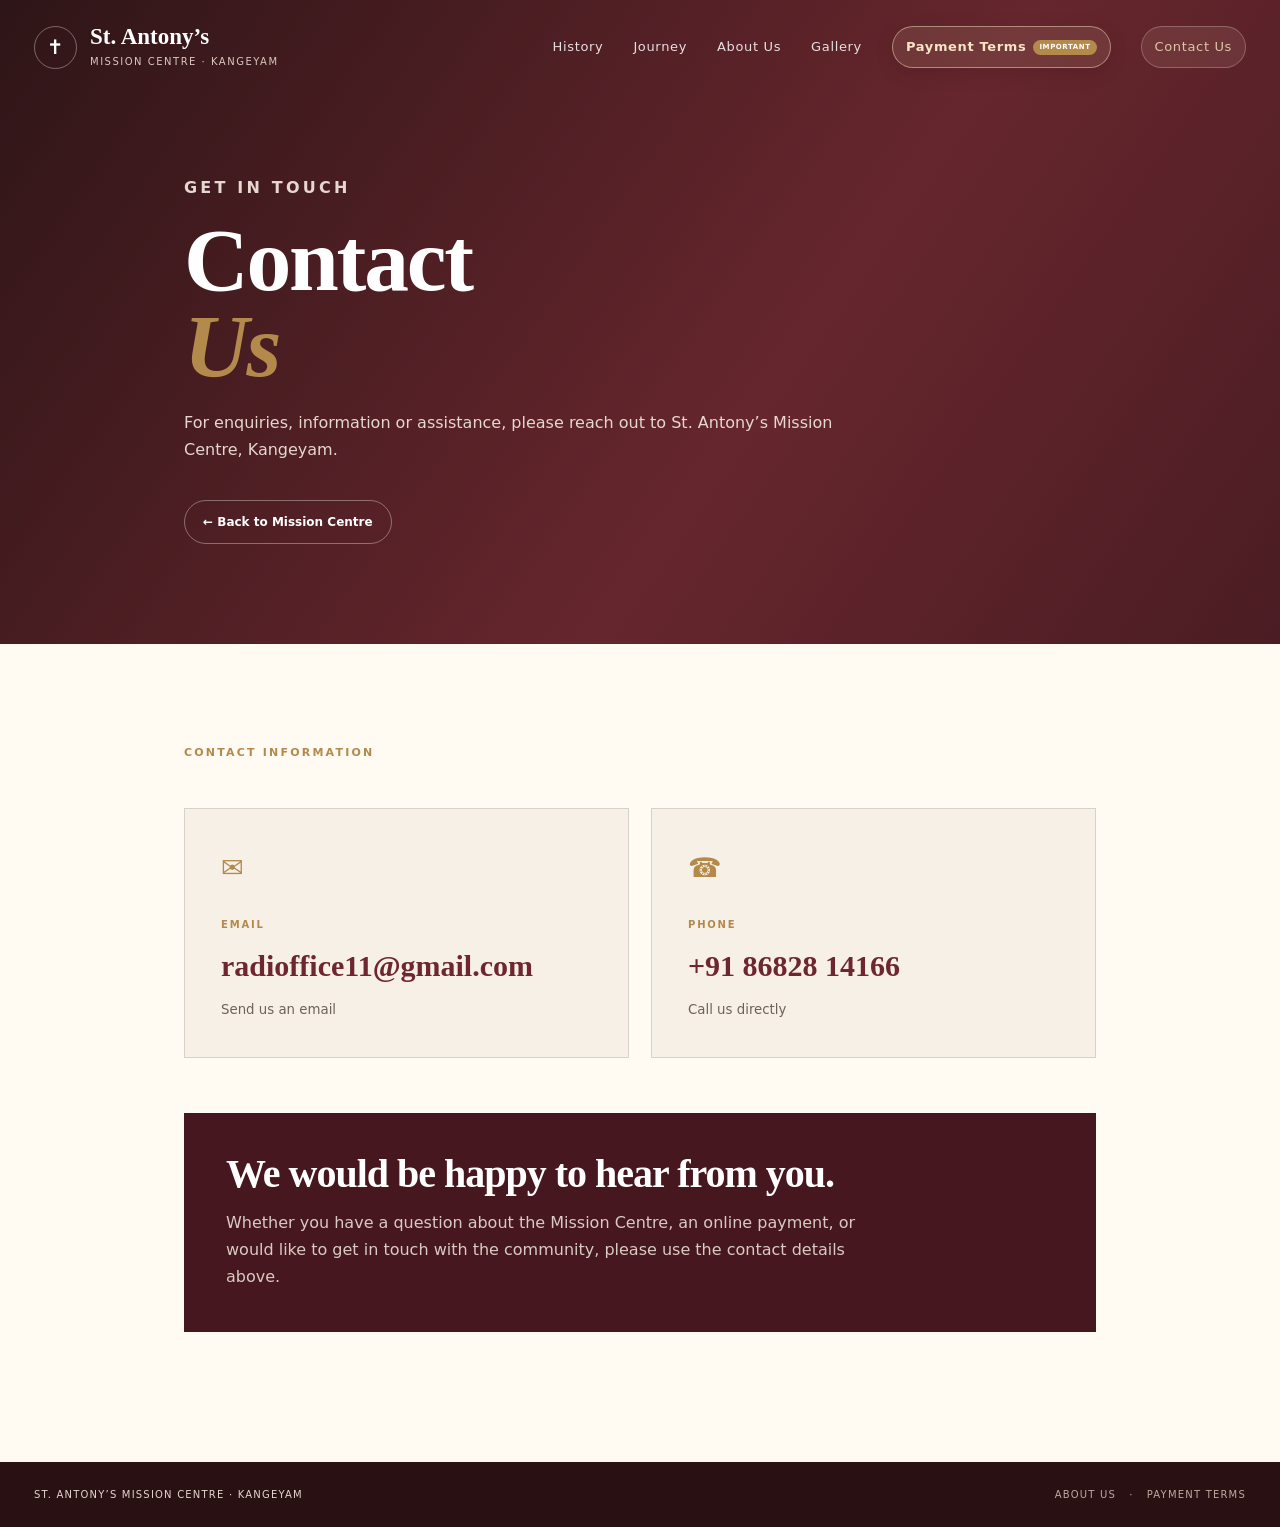
==== contact.html @ e8dc638c "added about us and contact us" ====
<!doctype html><html lang="en"><head><meta charset="utf-8"><meta name="viewport" content="width=device-width,initial-scale=1"><title>Contact Us | St. Antony’s Mission Centre</title><link rel="stylesheet" href="styles.css"></head><body>
<header class="terms-hero"><nav class="nav"><a class="brand" href="index.html"><span class="brand-mark">✝</span><span><strong>St. Antony’s</strong><small>Mission Centre · Kangeyam</small></span></a><div class="nav-links"><a href="index.html#history">History</a><a href="index.html#journey">Journey</a><a href="index.html#about">About Us</a><a href="index.html#gallery">Gallery</a><a class="payment-nav" href="payment-terms.html"><span>Payment Terms</span><b>Important</b></a><a class="contact-nav active" href="contact.html">Contact Us</a></div><button class="menu-toggle" aria-label="Open navigation" aria-expanded="false">☰</button></nav>
<div class="terms-hero-inner"><p class="eyebrow">Get in touch</p><h1>Contact<br><em>Us</em></h1><p>For enquiries, information or assistance, please reach out to St. Antony’s Mission Centre, Kangeyam.</p><a class="terms-back" href="index.html">← Back to Mission Centre</a></div></header>
<main class="contact-page"><div class="section-label">Contact information</div><div class="contact-grid">
<a class="contact-card" href="mailto:radioffice11@gmail.com"><span class="contact-icon">✉</span><span class="contact-label">Email</span><strong>radioffice11@gmail.com</strong><small>Send us an email</small></a>
<a class="contact-card" href="tel:+918682814166"><span class="contact-icon">☎</span><span class="contact-label">Phone</span><strong>+91 86828 14166</strong><small>Call us directly</small></a>
</div><div class="contact-note"><h2>We would be happy to hear from you.</h2><p>Whether you have a question about the Mission Centre, an online payment, or would like to get in touch with the community, please use the contact details above.</p></div></main>
<footer><div class="footer-brand">St. Antony’s Mission Centre · Kangeyam</div><div><a href="index.html#about">About Us</a> &nbsp; · &nbsp; <a href="payment-terms.html">Payment Terms</a></div></footer>
<script>const b=document.querySelector('.menu-toggle'),n=document.querySelector('.nav-links');if(b&&n){b.onclick=()=>{let o=n.classList.toggle('open');b.setAttribute('aria-expanded',o)}};</script></body></html>
---- styles.css ----
:root{
  --ink:#241b16;
  --muted:#6d625b;
  --cream:#f6f0e7;
  --paper:#fffaf2;
  --wine:#6e2630;
  --wine-dark:#46171e;
  --gold:#b38a4c;
  --line:rgba(36,27,22,.14);
}
*{box-sizing:border-box}
html{scroll-behavior:smooth}
body{margin:0;color:var(--ink);background:var(--paper);font-family:Inter,system-ui,sans-serif;line-height:1.7}
h1,h2,h3,p{margin-top:0}
h1,h2,h3,.brand strong{font-family:"Cormorant Garamond",Georgia,serif}
h1,h2{line-height:.96;letter-spacing:-.025em}
h1{font-size:clamp(4rem,8vw,7.6rem);font-weight:600;margin-bottom:28px}
h2{font-size:clamp(3rem,6vw,5.6rem);font-weight:600}
h2 em,h1 em{font-style:italic;color:var(--gold)}
a{color:inherit;text-decoration:none}
.hero{min-height:100vh;background:linear-gradient(125deg,#2e1517,#66262d 60%,#4b1c23);color:#fff;position:relative;overflow:hidden}
.hero:before{content:"";position:absolute;inset:0;background:radial-gradient(circle at 85% 20%,rgba(218,185,120,.17),transparent 30%),linear-gradient(115deg,transparent 50%,rgba(255,255,255,.035) 50%);pointer-events:none}
.nav{height:94px;display:flex;align-items:center;justify-content:space-between;max-width:1280px;margin:auto;padding:0 34px;position:relative;z-index:2}
.brand{display:flex;gap:13px;align-items:center}
.brand-mark{display:grid;place-items:center;width:43px;height:43px;border:1px solid rgba(255,255,255,.35);border-radius:50%;font-size:20px}
.brand strong{display:block;font-size:23px;font-weight:600;line-height:1}
.brand small{display:block;color:#d9c8bd;font-size:10px;letter-spacing:.15em;text-transform:uppercase;margin-top:5px}
.nav-links{display:flex;align-items:center;gap:30px;font-size:13px;letter-spacing:.05em}
.nav-links a{opacity:.86}
.nav-links a:hover{opacity:1; color: white;}
.nav-cta{border:1px solid rgba(255,255,255,.35);padding:9px 15px;border-radius:100px}
.hero-inner{max-width:1280px;margin:auto;min-height:calc(100vh - 94px);padding:7vh 34px 13vh;display:grid;grid-template-columns:1.03fr .97fr;gap:7vw;align-items:center;position:relative;z-index:1}
.eyebrow,.section-label{font-size:11px;letter-spacing:.2em;text-transform:uppercase;font-weight:700;color:var(--gold)}
.hero .eyebrow{color:#dfbd82}
.lead{font-size:17px;line-height:1.8;max-width:660px;color:#eaded7}
.hero-actions{display:flex;gap:14px;margin-top:34px;flex-wrap:wrap}
.button{padding:13px 21px;border-radius:100px;font-size:13px;font-weight:700;letter-spacing:.04em;display:inline-flex;gap:12px;align-items:center}
.button.primary{background:#f2dfbd;color:var(--wine-dark)}
.button.ghost{border:1px solid rgba(255,255,255,.35);color:#fff}
.hero-photo{position:relative;max-width:520px;justify-self:end}
.hero-photo img{width:100%;display:block;aspect-ratio:4/5;object-fit:cover;filter:saturate(.85)}
.hero-photo:before{content:"";position:absolute;inset:-18px 18px 18px -18px;border:1px solid rgba(223,189,130,.45);z-index:-1}
.photo-caption{position:absolute;bottom:0;left:0;right:0;padding:18px 20px;display:flex;justify-content:space-between;background:linear-gradient(transparent,rgba(35,12,15,.9));font-size:11px;letter-spacing:.08em;text-transform:uppercase}
.scroll-note{position:absolute;bottom:25px;left:50%;transform:translateX(-50%);font-size:10px;letter-spacing:.14em;text-transform:uppercase;color:#cdbcb4;white-space:nowrap}
.scroll-note span{margin-left:10px;color:var(--gold)}
.intro{max-width:1280px;margin:auto;padding:130px 34px 150px}
.section-label{margin-bottom:45px}
.intro-grid{display:grid;grid-template-columns:1fr 1fr;gap:9vw}
.intro h2{margin:0}
.prose{font-size:16px;color:var(--muted);max-width:600px}
.prose p+p{margin-top:25px}
.prose strong{color:var(--ink)}
.timeline-section{background:var(--wine-dark);color:#f7eee6;padding:120px 34px 140px;position:relative;overflow:hidden}
.timeline-section:before{content:"";position:absolute;width:700px;height:700px;border:1px solid rgba(179,138,76,.18);border-radius:50%;right:-380px;top:-250px}
.timeline-section:after{content:"";position:absolute;width:430px;height:430px;border:1px solid rgba(179,138,76,.12);border-radius:50%;right:-240px;top:-115px}
.light{color:#cda968}
.timeline-head{max-width:1280px;margin:auto;display:flex;align-items:end;justify-content:space-between;gap:60px}
.timeline-head h2{margin:0}
.timeline-head p{max-width:350px;color:#cdbdb4;margin:0}
.timeline{max-width:900px;margin:90px auto 0;position:relative}
.timeline:before{content:"";position:absolute;left:124px;top:10px;bottom:20px;width:1px;background:rgba(218,185,120,.3)}
.milestone{display:grid;grid-template-columns:90px 70px 1fr;position:relative;margin-bottom:58px}
.year{font-family:"Cormorant Garamond",Georgia,serif;font-size:35px;color:#cda968;line-height:1}
.dot{width:13px;height:13px;border-radius:50%;background:var(--gold);border:4px solid var(--wine-dark);box-shadow:0 0 0 1px var(--gold);margin:2px 0 0 28px;z-index:1}
.card{padding:0 0 0 30px}
.card h3{font-size:30px;margin:0 0 8px}
.card p{color:#cdbdb4;margin:0 0 12px;font-size:14px}
.card.featured{background:rgba(255,255,255,.06);border:1px solid rgba(218,185,120,.25);padding:28px 30px}
.card.featured h3{font-size:36px}
.card.featured p{font-size:15px}
.tag{display:inline-block;color:#e2c485;border:1px solid rgba(226,196,133,.35);padding:4px 9px;border-radius:100px;text-transform:uppercase;font-size:9px;letter-spacing:.16em;margin-bottom:12px}
.chapel-story{max-width:1280px;margin:auto;padding:140px 34px;display:grid;grid-template-columns:1.1fr .9fr;gap:9vw;align-items:center}
.chapel-image{position:relative}
.chapel-image img{width:100%;display:block;aspect-ratio:16/10;object-fit:cover}
.chapel-image:after{content:"";position:absolute;inset:20px -20px -20px 20px;border:1px solid var(--gold);z-index:-1}
.chapel-copy blockquote{font-family:"Cormorant Garamond",Georgia,serif;font-size:clamp(2rem,3.4vw,3.25rem);line-height:1.08;margin:0 0 28px;color:var(--wine)}
.chapel-copy p{color:var(--muted);font-size:15px}
.chapel-copy .small-note{border-top:1px solid var(--line);padding-top:20px;font-size:13px}
.gallery-section{background:var(--cream);padding:125px 34px 145px}
.gallery-section>.section-label,.gallery-head,.gallery{max-width:1280px;margin-left:auto;margin-right:auto}
.gallery-head{display:flex;justify-content:space-between;align-items:end;gap:50px;margin-bottom:55px}
.gallery-head h2{margin:0}
.gallery-head p{max-width:340px;color:var(--muted);margin:0}
.gallery{display:grid;grid-template-columns:1fr 1fr 1fr;grid-auto-rows:250px;gap:18px}
.gallery-item{margin:0;position:relative;overflow:hidden;background:#ddd}
.gallery-item img{width:100%;height:100%;object-fit:cover;display:block;transition:transform .5s ease}
.gallery-item:hover img{transform:scale(1.04)}
.gallery-item.tall{grid-row:span 2}
.gallery-item.wide{grid-column:span 2}
.gallery-item figcaption{position:absolute;bottom:0;left:0;right:0;padding:35px 18px 15px;color:white;font-size:11px;letter-spacing:.12em;text-transform:uppercase;background:linear-gradient(transparent,rgba(20,10,8,.75))}
.future{background:var(--wine);color:#fff;padding:145px 34px;overflow:hidden}
.future-inner{max-width:900px;margin:auto;text-align:center;position:relative}
.future h2{font-size:clamp(3.4rem,6vw,6rem);margin:10px 0 30px}
.future p:not(.eyebrow){color:#e2d3cc;max-width:620px;margin:0 auto;font-size:16px}
.seal{margin:55px auto 0;width:115px;height:115px;border:1px solid rgba(226,196,133,.6);border-radius:50%;display:flex;align-items:center;justify-content:center;gap:7px;color:#e2c485;font-family:"Cormorant Garamond",Georgia,serif;font-size:28px}
.seal span{font-family:Inter,sans-serif;font-size:7px;line-height:1.7;letter-spacing:.12em;text-align:left}
footer{background:#291113;color:#bdaaa1;padding:24px 34px;display:flex;justify-content:space-between;font-size:10px;letter-spacing:.12em;text-transform:uppercase}
.footer-brand{color:#e5d5ce}
@media(max-width:850px){
  .nav{height:auto;padding:20px}
  .nav-links{display:none}
  .hero-inner{grid-template-columns:1fr;padding:65px 22px 90px;gap:55px}
  .hero-photo{justify-self:stretch;max-width:none}
  .hero-photo img{aspect-ratio:16/11}
  .scroll-note{display:none}
  .intro,.chapel-story{padding:90px 22px}
  .intro-grid,.chapel-story{grid-template-columns:1fr;gap:45px}
  .timeline-section,.gallery-section,.future{padding-left:22px;padding-right:22px}
  .timeline-head,.gallery-head{display:block}
  .timeline-head p,.gallery-head p{margin-top:20px}
  .timeline{margin-top:60px}
  .timeline:before{left:66px}
  .milestone{grid-template-columns:45px 42px 1fr}
  .dot{margin-left:15px}
  .card{padding-left:15px}
  .card h3,.card.featured h3{font-size:27px}
  .gallery{grid-template-columns:1fr 1fr;grid-auto-rows:220px}
  .gallery-item.tall{grid-row:span 2}
  .gallery-item.wide{grid-column:span 2}
  footer{display:block;text-align:center;line-height:2}
}
@media(max-width:520px){
  h1{font-size:3.65rem}
  .hero-photo:before{inset:-10px 10px 10px -10px}
  .gallery{grid-template-columns:1fr;grid-auto-rows:250px}
  .gallery-item.tall,.gallery-item.wide{grid-column:auto;grid-row:auto}
  .gallery-item.tall{grid-row:span 1}
}


/* Payment Terms page */
.terms-hero{background:linear-gradient(125deg,#2e1517,#66262d 60%,#4b1c23);color:#fff;padding-bottom:80px}
.terms-hero .nav{max-width:1280px}
.terms-hero-inner{max-width:980px;margin:auto;padding:80px 34px 20px}
.terms-hero h1{font-size:clamp(3.5rem,7vw,6.5rem);margin:0 0 20px}
.terms-hero p{max-width:700px;color:#e6d7cf;font-size:16px}
.terms-page{max-width:980px;margin:auto;padding:90px 34px 120px}
.terms-intro{font-size:17px;color:var(--muted);padding-bottom:35px;border-bottom:1px solid var(--line);margin-bottom:55px}
.terms-block{margin-bottom:58px}
.terms-block h2{font-size:36px;color:var(--wine);margin-bottom:18px}
.terms-block h3{font-size:26px;color:var(--ink);margin:30px 0 10px}
.terms-block p,.terms-block li{font-size:15px;color:var(--muted)}
.terms-block ul{padding-left:22px}
.terms-block li{margin:10px 0}
.terms-note{background:var(--cream);border-left:3px solid var(--gold);padding:24px 26px;margin-top:30px}
.terms-back{display:inline-flex;margin-top:20px;color:#fff;border:1px solid rgba(255,255,255,.35);padding:11px 18px;border-radius:100px;font-size:12px;font-weight:700}
@media(max-width:850px){
  .terms-hero-inner,.terms-page{padding-left:22px;padding-right:22px}
}


/* Primary Payment Terms action + responsive mobile navigation */
.payment-nav{position:relative;display:inline-flex;align-items:center;gap:7px;padding:9px 13px;border:1px solid rgba(242,223,189,.5);border-radius:999px;color:#f7e5c6!important;background:rgba(242,223,189,.10);box-shadow:0 5px 20px rgba(0,0,0,.10);font-weight:700;opacity:1!important}
.payment-nav:hover,.payment-nav.active{background:#f2dfbd;color:white;border-color:#f2dfbd; color:white;}
.payment-nav b{font-family:Inter,system-ui,sans-serif;font-size:7px;line-height:1;letter-spacing:.08em;text-transform:uppercase;background:var(--gold);color:#fff;padding:4px 6px;border-radius:999px}.payment-nav.active b,.payment-nav:hover b{background:var(--wine);color:#fff; color: white;}
.menu-toggle{display:none;border:1px solid rgba(255,255,255,.35);background:transparent;color:#fff;border-radius:10px;width:42px;height:42px;font-size:22px;cursor:pointer}
@media(max-width:850px){.nav{position:relative;padding:16px 20px}.menu-toggle{display:block;z-index:5}.nav-links{display:flex;position:absolute;top:72px;left:15px;right:15px;flex-direction:column;align-items:stretch;gap:5px;padding:12px;background:rgba(45,17,20,.98);border:1px solid rgba(255,255,255,.12);border-radius:16px;box-shadow:0 18px 45px rgba(0,0,0,.28);opacity:0;visibility:hidden;transform:translateY(-8px);transition:.22s ease}.nav-links.open{opacity:1;visibility:visible;transform:translateY(0)}.nav-links a{display:flex;align-items:center;justify-content:space-between;padding:12px 13px;border-radius:10px}.nav-links a:hover{background:rgba(255,255,255,.07); color:white;}.nav-links .payment-nav{order:-1;padding:13px;background:#f2dfbd;color:var(--wine-dark)!important}.nav-links .payment-nav b{background:var(--wine)} .nav-links .contact-nav{order:-0.5;padding:13px;background:#f2dfbd;color:var(--wine-dark)!important}.nav-links .contact-nav b{background:var(--wine)}.brand strong{font-size:20px}.brand small{font-size:8px}.hero-inner{min-height:auto;padding-top:58px;padding-bottom:85px}.hero-copy .lead{font-size:15px}.button{width:100%;justify-content:center}.timeline-section{padding-top:85px;padding-bottom:95px}.timeline{margin-top:55px}.timeline:before{left:50px}.milestone{grid-template-columns:55px 32px minmax(0,1fr);margin-bottom:45px}.year{font-size:29px}.dot{margin-left:9px}.card{padding-left:12px}.card p{font-size:14px}.chapel-image:after{inset:12px -12px -12px 12px}.terms-hero-inner{padding-top:55px;padding-bottom:35px}.terms-hero h1{font-size:clamp(3.4rem,14vw,5rem)}.terms-page{padding-top:65px;padding-bottom:80px}.terms-block{margin-bottom:45px}.terms-block h2{font-size:30px}.terms-block h3{font-size:23px}.terms-block p,.terms-block li{font-size:14px;line-height:1.75}footer{padding:20px}}
@media(max-width:520px){.hero-inner{padding-left:20px;padding-right:20px}.intro{padding-top:75px;padding-bottom:80px}.intro-grid{gap:32px}.gallery-section{padding-top:80px;padding-bottom:90px}.gallery-head{margin-bottom:35px}.future{padding-top:90px;padding-bottom:95px}.future h2{font-size:3.35rem}.timeline:before{left:43px}.milestone{grid-template-columns:42px 30px minmax(0,1fr)}.dot{margin-left:7px}.card.featured{padding:20px}.card.featured h3{font-size:26px}.terms-hero-inner{padding-left:20px;padding-right:20px}.terms-page{padding-left:20px;padding-right:20px}}

/* About + Contact additions */
.about-section{max-width:1280px;margin:auto;padding:125px 34px}.about-grid{display:grid;grid-template-columns:1fr 1fr;gap:9vw}.about-grid h2{margin:0}.contact-nav{padding:9px 13px;border:1px solid rgba(255,255,255,.28);border-radius:999px}.contact-nav.active{background:rgba(242,223,189,.12);color:#f2dfbd!important}.contact-page{max-width:980px;margin:auto;padding:100px 34px 130px}.contact-grid{display:grid;grid-template-columns:1fr 1fr;gap:22px}.contact-card{background:var(--cream);padding:36px;border:1px solid var(--line);display:flex;flex-direction:column}.contact-icon{font-size:27px;color:var(--gold);margin-bottom:25px}.contact-label{font-size:10px;text-transform:uppercase;letter-spacing:.18em;color:var(--gold);font-weight:700}.contact-card strong{font-family:"Cormorant Garamond",Georgia,serif;font-size:30px;color:var(--wine);margin:7px 0 8px;overflow-wrap:anywhere}.contact-card small{color:var(--muted)}.contact-note{margin-top:55px;padding:42px;background:var(--wine-dark);color:#fff}.contact-note h2{font-size:40px;margin:0 0 15px}.contact-note p{color:#d9cbc3;max-width:650px;margin:0}@media(max-width:850px){.about-section{padding:85px 22px}.about-grid{grid-template-columns:1fr;gap:35px}.contact-page{padding:70px 22px 90px}.contact-grid{grid-template-columns:1fr}.contact-card{padding:28px}.contact-card strong{font-size:27px}.contact-note{padding:30px 25px}.contact-note h2{font-size:33px}}@media(max-width:520px){.about-section{padding:75px 20px}.contact-page{padding-left:20px;padding-right:20px}}
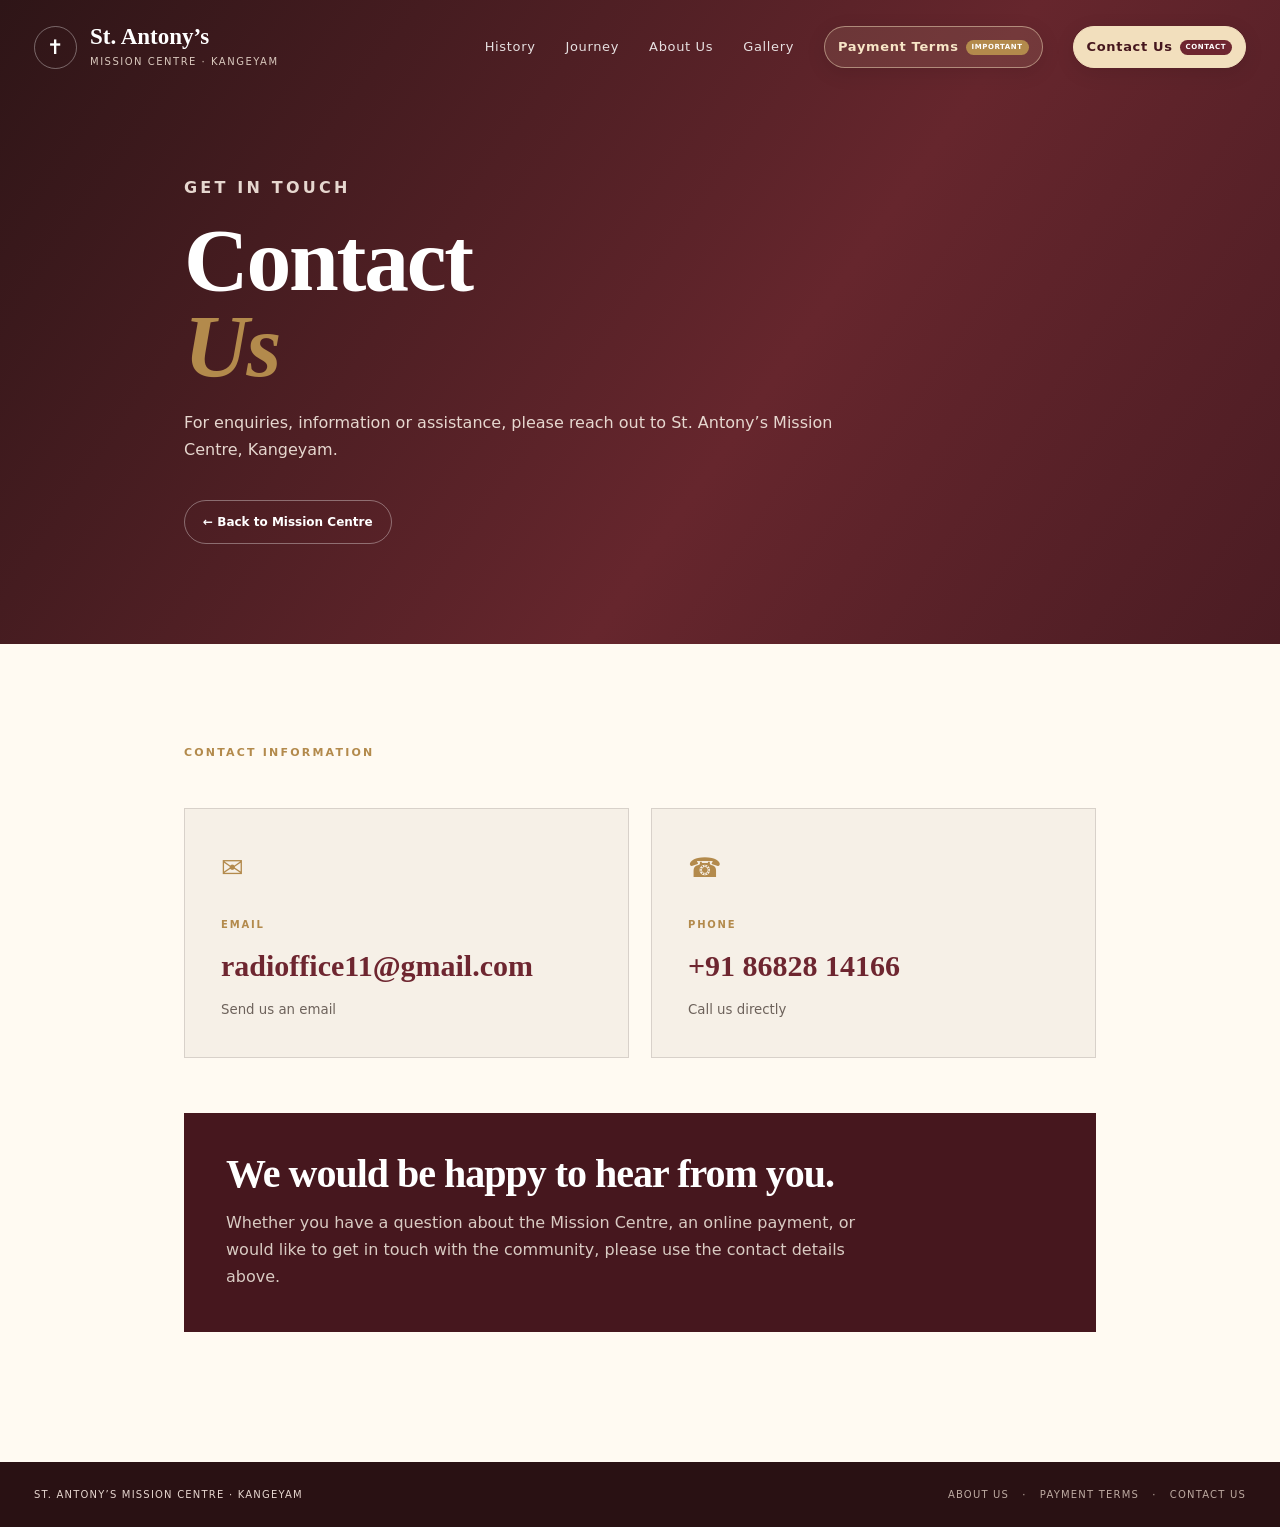
==== commit b430fe77: "fixed about us and contact us nav links" ====
--- a/contact.html
+++ b/contact.html
@@ -1,9 +1,9 @@
 <!doctype html><html lang="en"><head><meta charset="utf-8"><meta name="viewport" content="width=device-width,initial-scale=1"><title>Contact Us | St. Antony’s Mission Centre</title><link rel="stylesheet" href="styles.css"></head><body>
-<header class="terms-hero"><nav class="nav"><a class="brand" href="index.html"><span class="brand-mark">✝</span><span><strong>St. Antony’s</strong><small>Mission Centre · Kangeyam</small></span></a><div class="nav-links"><a href="index.html#history">History</a><a href="index.html#journey">Journey</a><a href="index.html#about">About Us</a><a href="index.html#gallery">Gallery</a><a class="payment-nav" href="payment-terms.html"><span>Payment Terms</span><b>Important</b></a><a class="contact-nav active" href="contact.html">Contact Us</a></div><button class="menu-toggle" aria-label="Open navigation" aria-expanded="false">☰</button></nav>
+<header class="terms-hero"><nav class="nav"><a class="brand" href="index.html"><span class="brand-mark">✝</span><span><strong>St. Antony’s</strong><small>Mission Centre · Kangeyam</small></span></a><div class="nav-links"><a href="index.html#history">History</a><a href="index.html#journey">Journey</a><a href="index.html#about">About Us</a><a href="index.html#gallery">Gallery</a><a class="payment-nav" href="payment-terms.html"><span>Payment Terms</span><b>Important</b></a><a class="contact-nav active" href="contact.html"><span>Contact Us</span><b>Contact</b></a></div><button class="menu-toggle" aria-label="Open navigation" aria-expanded="false">☰</button></nav>
 <div class="terms-hero-inner"><p class="eyebrow">Get in touch</p><h1>Contact<br><em>Us</em></h1><p>For enquiries, information or assistance, please reach out to St. Antony’s Mission Centre, Kangeyam.</p><a class="terms-back" href="index.html">← Back to Mission Centre</a></div></header>
 <main class="contact-page"><div class="section-label">Contact information</div><div class="contact-grid">
 <a class="contact-card" href="mailto:radioffice11@gmail.com"><span class="contact-icon">✉</span><span class="contact-label">Email</span><strong>radioffice11@gmail.com</strong><small>Send us an email</small></a>
 <a class="contact-card" href="tel:+918682814166"><span class="contact-icon">☎</span><span class="contact-label">Phone</span><strong>+91 86828 14166</strong><small>Call us directly</small></a>
 </div><div class="contact-note"><h2>We would be happy to hear from you.</h2><p>Whether you have a question about the Mission Centre, an online payment, or would like to get in touch with the community, please use the contact details above.</p></div></main>
-<footer><div class="footer-brand">St. Antony’s Mission Centre · Kangeyam</div><div><a href="index.html#about">About Us</a> &nbsp; · &nbsp; <a href="payment-terms.html">Payment Terms</a></div></footer>
+<footer><div class="footer-brand">St. Antony’s Mission Centre · Kangeyam</div><div><a href="index.html#about">About Us</a> &nbsp; · &nbsp; <a href="payment-terms.html">Payment Terms</a> &nbsp; · &nbsp; <a href="contact.html">Contact Us</a></div></footer>
 <script>const b=document.querySelector('.menu-toggle'),n=document.querySelector('.nav-links');if(b&&n){b.onclick=()=>{let o=n.classList.toggle('open');b.setAttribute('aria-expanded',o)}};</script></body></html>
--- a/styles.css
+++ b/styles.css
@@ -27,7 +27,7 @@
 .brand small{display:block;color:#d9c8bd;font-size:10px;letter-spacing:.15em;text-transform:uppercase;margin-top:5px}
 .nav-links{display:flex;align-items:center;gap:30px;font-size:13px;letter-spacing:.05em}
 .nav-links a{opacity:.86}
-.nav-links a:hover{opacity:1; color: white;}
+.nav-links a:hover{opacity:1}
 .nav-cta{border:1px solid rgba(255,255,255,.35);padding:9px 15px;border-radius:100px}
 .hero-inner{max-width:1280px;margin:auto;min-height:calc(100vh - 94px);padding:7vh 34px 13vh;display:grid;grid-template-columns:1.03fr .97fr;gap:7vw;align-items:center;position:relative;z-index:1}
 .eyebrow,.section-label{font-size:11px;letter-spacing:.2em;text-transform:uppercase;font-weight:700;color:var(--gold)}
@@ -151,11 +151,26 @@
 
 /* Primary Payment Terms action + responsive mobile navigation */
 .payment-nav{position:relative;display:inline-flex;align-items:center;gap:7px;padding:9px 13px;border:1px solid rgba(242,223,189,.5);border-radius:999px;color:#f7e5c6!important;background:rgba(242,223,189,.10);box-shadow:0 5px 20px rgba(0,0,0,.10);font-weight:700;opacity:1!important}
-.payment-nav:hover,.payment-nav.active{background:#f2dfbd;color:white;border-color:#f2dfbd; color:white;}
-.payment-nav b{font-family:Inter,system-ui,sans-serif;font-size:7px;line-height:1;letter-spacing:.08em;text-transform:uppercase;background:var(--gold);color:#fff;padding:4px 6px;border-radius:999px}.payment-nav.active b,.payment-nav:hover b{background:var(--wine);color:#fff; color: white;}
+.payment-nav:hover,.payment-nav.active{background:#f2dfbd;color:var(--wine-dark)!important;border-color:#f2dfbd}
+.payment-nav b{font-family:Inter,system-ui,sans-serif;font-size:7px;line-height:1;letter-spacing:.08em;text-transform:uppercase;background:var(--gold);color:#fff;padding:4px 6px;border-radius:999px}.payment-nav.active b,.payment-nav:hover b{background:var(--wine);color:#fff}
 .menu-toggle{display:none;border:1px solid rgba(255,255,255,.35);background:transparent;color:#fff;border-radius:10px;width:42px;height:42px;font-size:22px;cursor:pointer}
-@media(max-width:850px){.nav{position:relative;padding:16px 20px}.menu-toggle{display:block;z-index:5}.nav-links{display:flex;position:absolute;top:72px;left:15px;right:15px;flex-direction:column;align-items:stretch;gap:5px;padding:12px;background:rgba(45,17,20,.98);border:1px solid rgba(255,255,255,.12);border-radius:16px;box-shadow:0 18px 45px rgba(0,0,0,.28);opacity:0;visibility:hidden;transform:translateY(-8px);transition:.22s ease}.nav-links.open{opacity:1;visibility:visible;transform:translateY(0)}.nav-links a{display:flex;align-items:center;justify-content:space-between;padding:12px 13px;border-radius:10px}.nav-links a:hover{background:rgba(255,255,255,.07); color:white;}.nav-links .payment-nav{order:-1;padding:13px;background:#f2dfbd;color:var(--wine-dark)!important}.nav-links .payment-nav b{background:var(--wine)} .nav-links .contact-nav{order:-0.5;padding:13px;background:#f2dfbd;color:var(--wine-dark)!important}.nav-links .contact-nav b{background:var(--wine)}.brand strong{font-size:20px}.brand small{font-size:8px}.hero-inner{min-height:auto;padding-top:58px;padding-bottom:85px}.hero-copy .lead{font-size:15px}.button{width:100%;justify-content:center}.timeline-section{padding-top:85px;padding-bottom:95px}.timeline{margin-top:55px}.timeline:before{left:50px}.milestone{grid-template-columns:55px 32px minmax(0,1fr);margin-bottom:45px}.year{font-size:29px}.dot{margin-left:9px}.card{padding-left:12px}.card p{font-size:14px}.chapel-image:after{inset:12px -12px -12px 12px}.terms-hero-inner{padding-top:55px;padding-bottom:35px}.terms-hero h1{font-size:clamp(3.4rem,14vw,5rem)}.terms-page{padding-top:65px;padding-bottom:80px}.terms-block{margin-bottom:45px}.terms-block h2{font-size:30px}.terms-block h3{font-size:23px}.terms-block p,.terms-block li{font-size:14px;line-height:1.75}footer{padding:20px}}
+@media(max-width:850px){.nav{position:relative;padding:16px 20px}.menu-toggle{display:block;z-index:5}.nav-links{display:flex;position:absolute;top:72px;left:15px;right:15px;flex-direction:column;align-items:stretch;gap:5px;padding:12px;background:rgba(45,17,20,.98);border:1px solid rgba(255,255,255,.12);border-radius:16px;box-shadow:0 18px 45px rgba(0,0,0,.28);opacity:0;visibility:hidden;transform:translateY(-8px);transition:.22s ease}.nav-links.open{opacity:1;visibility:visible;transform:translateY(0)}.nav-links a{display:flex;align-items:center;justify-content:space-between;padding:12px 13px;border-radius:10px}.nav-links a:hover{background:rgba(255,255,255,.07)}.nav-links .payment-nav{order:-1;padding:13px;background:#f2dfbd;color:var(--wine-dark)!important}.nav-links .payment-nav b{background:var(--wine)} .nav-links .contact-nav{order:-0.5;padding:13px;background:#f2dfbd;color:var(--wine-dark)!important}.nav-links .contact-nav b{background:var(--wine)}.brand strong{font-size:20px}.brand small{font-size:8px}.hero-inner{min-height:auto;padding-top:58px;padding-bottom:85px}.hero-copy .lead{font-size:15px}.button{width:100%;justify-content:center}.timeline-section{padding-top:85px;padding-bottom:95px}.timeline{margin-top:55px}.timeline:before{left:50px}.milestone{grid-template-columns:55px 32px minmax(0,1fr);margin-bottom:45px}.year{font-size:29px}.dot{margin-left:9px}.card{padding-left:12px}.card p{font-size:14px}.chapel-image:after{inset:12px -12px -12px 12px}.terms-hero-inner{padding-top:55px;padding-bottom:35px}.terms-hero h1{font-size:clamp(3.4rem,14vw,5rem)}.terms-page{padding-top:65px;padding-bottom:80px}.terms-block{margin-bottom:45px}.terms-block h2{font-size:30px}.terms-block h3{font-size:23px}.terms-block p,.terms-block li{font-size:14px;line-height:1.75}footer{padding:20px}}
 @media(max-width:520px){.hero-inner{padding-left:20px;padding-right:20px}.intro{padding-top:75px;padding-bottom:80px}.intro-grid{gap:32px}.gallery-section{padding-top:80px;padding-bottom:90px}.gallery-head{margin-bottom:35px}.future{padding-top:90px;padding-bottom:95px}.future h2{font-size:3.35rem}.timeline:before{left:43px}.milestone{grid-template-columns:42px 30px minmax(0,1fr)}.dot{margin-left:7px}.card.featured{padding:20px}.card.featured h3{font-size:26px}.terms-hero-inner{padding-left:20px;padding-right:20px}.terms-page{padding-left:20px;padding-right:20px}}
 
 /* About + Contact additions */
 .about-section{max-width:1280px;margin:auto;padding:125px 34px}.about-grid{display:grid;grid-template-columns:1fr 1fr;gap:9vw}.about-grid h2{margin:0}.contact-nav{padding:9px 13px;border:1px solid rgba(255,255,255,.28);border-radius:999px}.contact-nav.active{background:rgba(242,223,189,.12);color:#f2dfbd!important}.contact-page{max-width:980px;margin:auto;padding:100px 34px 130px}.contact-grid{display:grid;grid-template-columns:1fr 1fr;gap:22px}.contact-card{background:var(--cream);padding:36px;border:1px solid var(--line);display:flex;flex-direction:column}.contact-icon{font-size:27px;color:var(--gold);margin-bottom:25px}.contact-label{font-size:10px;text-transform:uppercase;letter-spacing:.18em;color:var(--gold);font-weight:700}.contact-card strong{font-family:"Cormorant Garamond",Georgia,serif;font-size:30px;color:var(--wine);margin:7px 0 8px;overflow-wrap:anywhere}.contact-card small{color:var(--muted)}.contact-note{margin-top:55px;padding:42px;background:var(--wine-dark);color:#fff}.contact-note h2{font-size:40px;margin:0 0 15px}.contact-note p{color:#d9cbc3;max-width:650px;margin:0}@media(max-width:850px){.about-section{padding:85px 22px}.about-grid{grid-template-columns:1fr;gap:35px}.contact-page{padding:70px 22px 90px}.contact-grid{grid-template-columns:1fr}.contact-card{padding:28px}.contact-card strong{font-size:27px}.contact-note{padding:30px 25px}.contact-note h2{font-size:33px}}@media(max-width:520px){.about-section{padding:75px 20px}.contact-page{padding-left:20px;padding-right:20px}}
+
+
+/* Navigation highlight refinements */
+.contact-nav{position:relative;display:inline-flex;align-items:center;gap:7px;padding:9px 13px;border:1px solid rgba(242,223,189,.5);border-radius:999px;color:#f7e5c6!important;background:rgba(242,223,189,.10);box-shadow:0 5px 20px rgba(0,0,0,.10);font-weight:700;opacity:1!important}
+.contact-nav:hover,.contact-nav.active{background:#f2dfbd;color:var(--wine-dark)!important;border-color:#f2dfbd}
+.contact-nav b{font-family:Inter,system-ui,sans-serif;font-size:7px;line-height:1;letter-spacing:.08em;text-transform:uppercase;background:var(--gold);color:#fff;padding:4px 6px;border-radius:999px}
+.contact-nav.active b,.contact-nav:hover b{background:var(--wine);color:#fff}
+@media(max-width:850px){
+  .nav-links .payment-nav,.nav-links .contact-nav{display:flex;align-items:center;justify-content:space-between;width:100%;box-sizing:border-box;padding:13px 14px;background:#f2dfbd!important;color:var(--wine-dark)!important;border:1px solid #f2dfbd;opacity:1!important}
+  .nav-links .payment-nav:hover,.nav-links .payment-nav.active,.nav-links .contact-nav:hover,.nav-links .contact-nav.active{background:#fffaf0!important;color:var(--wine-dark)!important;border-color:#e2c485}
+  .nav-links .payment-nav span,.nav-links .contact-nav span{color:var(--wine-dark)!important;font-weight:800}
+  .nav-links .payment-nav b,.nav-links .contact-nav b{background:var(--wine)!important;color:#fff!important;border:1px solid rgba(70,23,30,.15);padding:4px 7px}
+  .nav-links .payment-nav{order:-2}
+  .nav-links .contact-nav{order:-1}
+}
